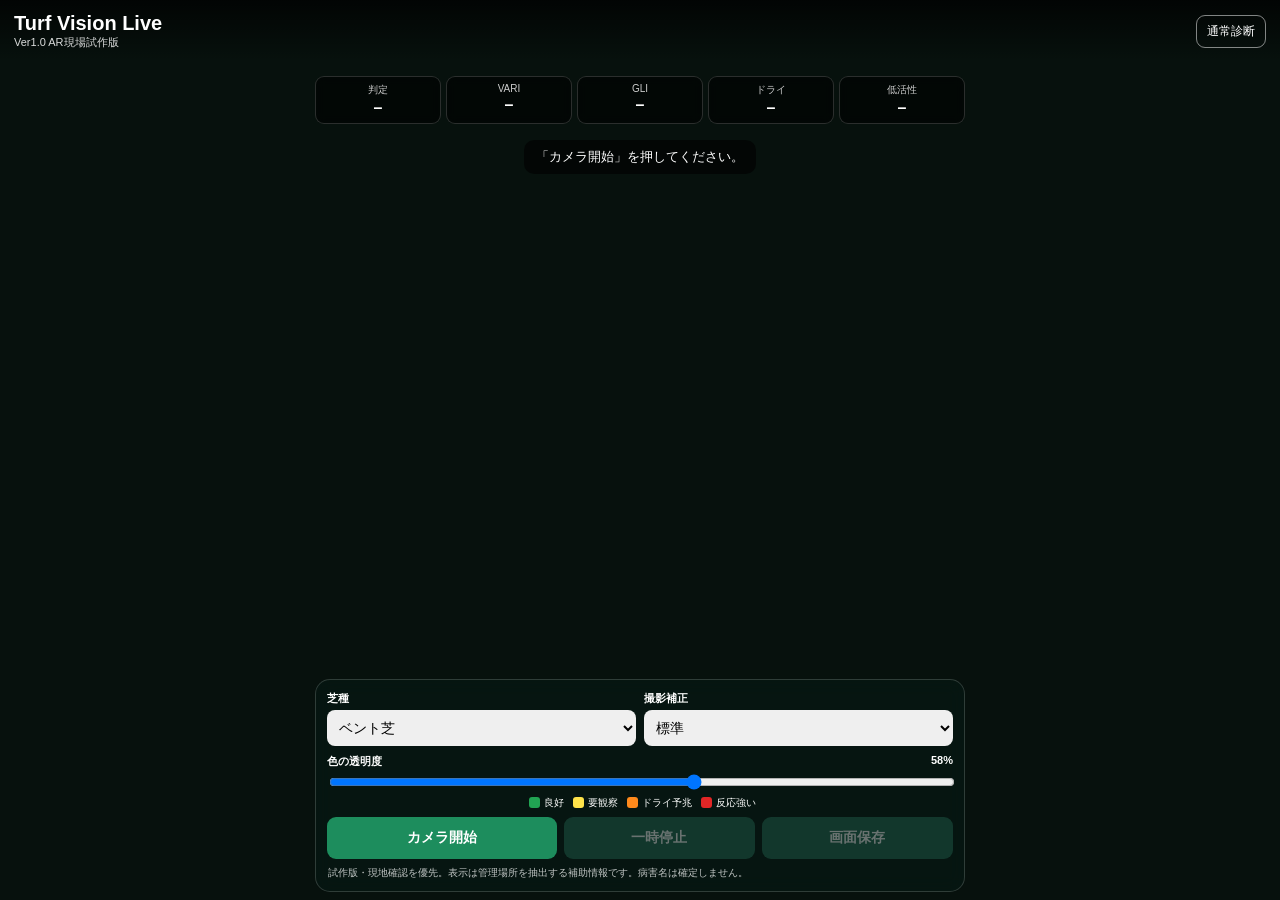
==== ar.html @ 80de9720 "Add files via upload" ====
<!doctype html>
<html lang="ja">
<head>
  <meta charset="utf-8">
  <meta name="viewport" content="width=device-width,initial-scale=1,viewport-fit=cover,user-scalable=no">
  <meta name="theme-color" content="#102d24">
  <title>Turf Vision Live｜AR現場試作版</title>
  <link rel="manifest" href="manifest.json">
  <link rel="stylesheet" href="ar.css">
</head>
<body>
  <main class="stage">
    <video id="camera" playsinline muted></video>
    <canvas id="overlay"></canvas>
    <canvas id="analysisCanvas" width="240" height="180" hidden></canvas>

    <header class="topbar">
      <div>
        <div class="brand">Turf Vision Live</div>
        <div class="sub">Ver1.0 AR現場試作版</div>
      </div>
      <a href="index.html" class="back">通常診断</a>
    </header>

    <section class="metrics">
      <div><span>判定</span><b id="grade">–</b></div>
      <div><span>VARI</span><b id="vari">–</b></div>
      <div><span>GLI</span><b id="gli">–</b></div>
      <div><span>ドライ</span><b id="dry">–</b></div>
      <div><span>低活性</span><b id="low">–</b></div>
    </section>

    <div id="diseaseHint" class="disease-hint hidden">病害疑い：ドライ型と異なる数値パターン</div>
    <div id="message" class="message">「カメラ開始」を押してください。</div>

    <section class="panel">
      <div class="row two">
        <label>芝種
          <select id="species">
            <option>ベント芝</option>
            <option>コウライ芝</option>
            <option>ティフトン・バミューダ</option>
          </select>
        </label>
        <label>撮影補正
          <select id="lightMode">
            <option value="standard">標準</option>
            <option value="shade">日陰</option>
            <option value="sun">強い日差し</option>
          </select>
        </label>
      </div>
      <label class="opacity-label">色の透明度 <b id="opacityValue">58%</b>
        <input id="opacity" type="range" min="20" max="85" value="58">
      </label>
      <div class="legend"><i class="good"></i>良好 <i class="watch"></i>要観察 <i class="pre"></i>ドライ予兆 <i class="severe"></i>反応強い</div>
      <div class="buttons">
        <button id="startBtn">カメラ開始</button>
        <button id="pauseBtn" disabled>一時停止</button>
        <button id="saveBtn" disabled>画面保存</button>
      </div>
      <p>試作版・現地確認を優先。表示は管理場所を抽出する補助情報です。病害名は確定しません。</p>
    </section>
  </main>
  <script src="ar.js"></script>
</body>
</html>
---- ar.css ----
:root{--green:#163f32;--panel:rgba(7,23,18,.84)}
*{box-sizing:border-box}html,body{margin:0;width:100%;height:100%;overflow:hidden;background:#07110d;font-family:-apple-system,BlinkMacSystemFont,"Yu Gothic","Meiryo",sans-serif;color:white}
.stage{position:relative;width:100%;height:100%;background:#07110d}
video,#overlay{position:absolute;inset:0;width:100%;height:100%;object-fit:cover}#overlay{pointer-events:none}
.topbar{position:absolute;top:0;left:0;right:0;display:flex;justify-content:space-between;align-items:center;padding:max(12px,env(safe-area-inset-top)) 14px 11px;background:linear-gradient(180deg,rgba(0,0,0,.75),transparent);z-index:3}.brand{font-size:20px;font-weight:900}.sub{font-size:11px;opacity:.85}.back{color:white;text-decoration:none;border:1px solid rgba(255,255,255,.5);padding:7px 10px;border-radius:9px;font-size:12px}
.metrics{position:absolute;top:76px;left:10px;right:10px;display:grid;grid-template-columns:repeat(5,1fr);gap:5px;z-index:3}.metrics div{background:rgba(0,0,0,.58);backdrop-filter:blur(5px);border:1px solid rgba(255,255,255,.16);border-radius:9px;text-align:center;padding:6px 2px}.metrics span{display:block;font-size:10px;opacity:.8}.metrics b{display:block;font-size:16px;margin-top:2px}
.message,.disease-hint{position:absolute;left:50%;transform:translateX(-50%);z-index:3;border-radius:10px;padding:8px 12px;text-align:center;font-size:13px;max-width:90%}.message{top:140px;background:rgba(0,0,0,.62)}.disease-hint{top:177px;background:rgba(122,32,95,.88);font-weight:800}.hidden{display:none}
.panel{position:absolute;left:8px;right:8px;bottom:max(8px,env(safe-area-inset-bottom));z-index:4;background:var(--panel);backdrop-filter:blur(9px);border:1px solid rgba(255,255,255,.17);border-radius:15px;padding:11px}.row.two{display:grid;grid-template-columns:1fr 1fr;gap:8px}label{font-size:11px;font-weight:700}select{width:100%;margin-top:4px;height:36px;border:0;border-radius:8px;padding:0 8px;font-size:14px}.opacity-label{display:block;margin-top:8px}.opacity-label b{float:right}input[type=range]{width:100%;margin-top:5px}.legend{font-size:10px;display:flex;align-items:center;justify-content:center;gap:4px;flex-wrap:wrap;margin:4px 0 7px}.legend i{width:11px;height:11px;border-radius:3px;display:inline-block;margin-left:5px}.good{background:#21a453}.watch{background:#ffe34a}.pre{background:#ff8a1c}.severe{background:#e12626}.buttons{display:grid;grid-template-columns:1.2fr 1fr 1fr;gap:7px}.buttons button{min-height:42px;border:0;border-radius:9px;background:#276c56;color:white;font-weight:800;font-size:14px}.buttons button:first-child{background:#1d8d5d}.buttons button:disabled{opacity:.4}.panel p{font-size:10px;line-height:1.45;margin:7px 1px 0;opacity:.75}
@media(min-width:700px){.panel{max-width:650px;left:50%;right:auto;transform:translateX(-50%);width:calc(100% - 20px)}.metrics{max-width:650px;left:50%;right:auto;transform:translateX(-50%);width:calc(100% - 20px)}}
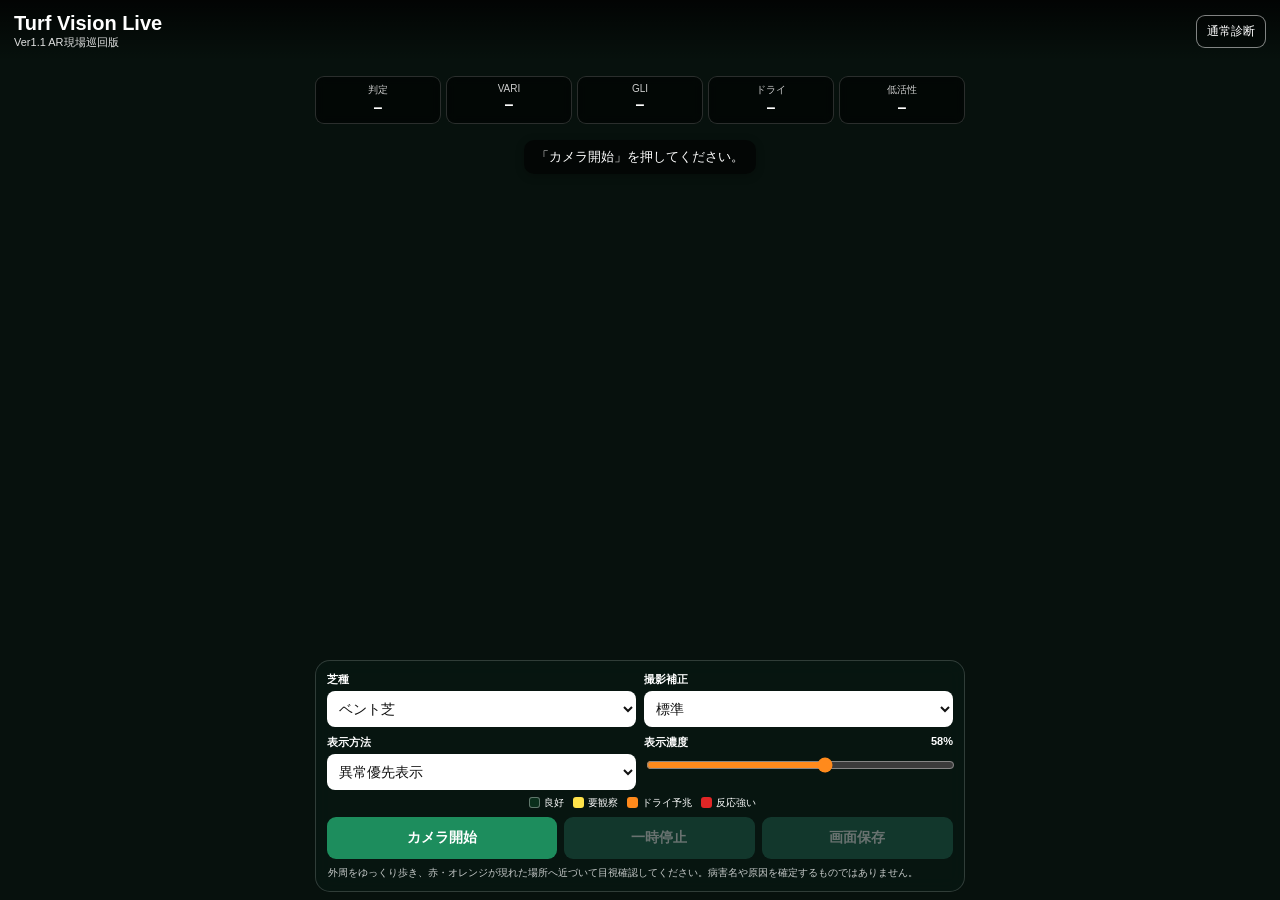
==== commit 8622d8f0: "Add files via upload" ====
--- a/ar.html
+++ b/ar.html
@@ -4,9 +4,9 @@
   <meta charset="utf-8">
   <meta name="viewport" content="width=device-width,initial-scale=1,viewport-fit=cover,user-scalable=no">
   <meta name="theme-color" content="#102d24">
-  <title>Turf Vision Live｜AR現場試作版</title>
+  <title>Turf Vision Live｜AR現場巡回版</title>
   <link rel="manifest" href="manifest.json">
-  <link rel="stylesheet" href="ar.css">
+  <link rel="stylesheet" href="ar.css?v=110">
 </head>
 <body>
   <main class="stage">
@@ -17,7 +17,7 @@
     <header class="topbar">
       <div>
         <div class="brand">Turf Vision Live</div>
-        <div class="sub">Ver1.0 AR現場試作版</div>
+        <div class="sub">Ver1.1 AR現場巡回版</div>
       </div>
       <a href="index.html" class="back">通常診断</a>
     </header>
@@ -30,7 +30,7 @@
       <div><span>低活性</span><b id="low">–</b></div>
     </section>
 
-    <div id="diseaseHint" class="disease-hint hidden">病害疑い：ドライ型と異なる数値パターン</div>
+    <div id="diseaseHint" class="disease-hint hidden">病害疑い：ドライ型とは異なる数値パターンです</div>
     <div id="message" class="message">「カメラ開始」を押してください。</div>
 
     <section class="panel">
@@ -50,18 +50,29 @@
           </select>
         </label>
       </div>
-      <label class="opacity-label">色の透明度 <b id="opacityValue">58%</b>
-        <input id="opacity" type="range" min="20" max="85" value="58">
-      </label>
+
+      <div class="row two second-row">
+        <label>表示方法
+          <select id="displayMode">
+            <option value="alert">異常優先表示</option>
+            <option value="redOnly">赤・オレンジのみ</option>
+            <option value="all">全体表示</option>
+          </select>
+        </label>
+        <label class="opacity-label">表示濃度 <b id="opacityValue">58%</b>
+          <input id="opacity" type="range" min="20" max="85" value="58">
+        </label>
+      </div>
+
       <div class="legend"><i class="good"></i>良好 <i class="watch"></i>要観察 <i class="pre"></i>ドライ予兆 <i class="severe"></i>反応強い</div>
       <div class="buttons">
         <button id="startBtn">カメラ開始</button>
         <button id="pauseBtn" disabled>一時停止</button>
         <button id="saveBtn" disabled>画面保存</button>
       </div>
-      <p>試作版・現地確認を優先。表示は管理場所を抽出する補助情報です。病害名は確定しません。</p>
+      <p>外周をゆっくり歩き、赤・オレンジが現れた場所へ近づいて目視確認してください。病害名や原因を確定するものではありません。</p>
     </section>
   </main>
-  <script src="ar.js"></script>
+  <script src="ar.js?v=110"></script>
 </body>
 </html>
--- a/ar.css
+++ b/ar.css
@@ -1,9 +1,11 @@
-:root{--green:#163f32;--panel:rgba(7,23,18,.84)}
-*{box-sizing:border-box}html,body{margin:0;width:100%;height:100%;overflow:hidden;background:#07110d;font-family:-apple-system,BlinkMacSystemFont,"Yu Gothic","Meiryo",sans-serif;color:white}
+:root{--green:#163f32;--panel:rgba(7,23,18,.86)}
+*{box-sizing:border-box;-webkit-tap-highlight-color:transparent}
+html,body{margin:0;width:100%;height:100%;overflow:hidden;background:#07110d;font-family:-apple-system,BlinkMacSystemFont,"Yu Gothic","Meiryo",sans-serif;color:white}
 .stage{position:relative;width:100%;height:100%;background:#07110d}
 video,#overlay{position:absolute;inset:0;width:100%;height:100%;object-fit:cover}#overlay{pointer-events:none}
-.topbar{position:absolute;top:0;left:0;right:0;display:flex;justify-content:space-between;align-items:center;padding:max(12px,env(safe-area-inset-top)) 14px 11px;background:linear-gradient(180deg,rgba(0,0,0,.75),transparent);z-index:3}.brand{font-size:20px;font-weight:900}.sub{font-size:11px;opacity:.85}.back{color:white;text-decoration:none;border:1px solid rgba(255,255,255,.5);padding:7px 10px;border-radius:9px;font-size:12px}
+.topbar{position:absolute;top:0;left:0;right:0;display:flex;justify-content:space-between;align-items:center;padding:max(12px,env(safe-area-inset-top)) 14px 11px;background:linear-gradient(180deg,rgba(0,0,0,.78),transparent);z-index:3}.brand{font-size:20px;font-weight:900}.sub{font-size:11px;opacity:.88}.back{color:white;text-decoration:none;border:1px solid rgba(255,255,255,.5);padding:7px 10px;border-radius:9px;font-size:12px;background:rgba(0,0,0,.25)}
 .metrics{position:absolute;top:76px;left:10px;right:10px;display:grid;grid-template-columns:repeat(5,1fr);gap:5px;z-index:3}.metrics div{background:rgba(0,0,0,.58);backdrop-filter:blur(5px);border:1px solid rgba(255,255,255,.16);border-radius:9px;text-align:center;padding:6px 2px}.metrics span{display:block;font-size:10px;opacity:.8}.metrics b{display:block;font-size:16px;margin-top:2px}
-.message,.disease-hint{position:absolute;left:50%;transform:translateX(-50%);z-index:3;border-radius:10px;padding:8px 12px;text-align:center;font-size:13px;max-width:90%}.message{top:140px;background:rgba(0,0,0,.62)}.disease-hint{top:177px;background:rgba(122,32,95,.88);font-weight:800}.hidden{display:none}
-.panel{position:absolute;left:8px;right:8px;bottom:max(8px,env(safe-area-inset-bottom));z-index:4;background:var(--panel);backdrop-filter:blur(9px);border:1px solid rgba(255,255,255,.17);border-radius:15px;padding:11px}.row.two{display:grid;grid-template-columns:1fr 1fr;gap:8px}label{font-size:11px;font-weight:700}select{width:100%;margin-top:4px;height:36px;border:0;border-radius:8px;padding:0 8px;font-size:14px}.opacity-label{display:block;margin-top:8px}.opacity-label b{float:right}input[type=range]{width:100%;margin-top:5px}.legend{font-size:10px;display:flex;align-items:center;justify-content:center;gap:4px;flex-wrap:wrap;margin:4px 0 7px}.legend i{width:11px;height:11px;border-radius:3px;display:inline-block;margin-left:5px}.good{background:#21a453}.watch{background:#ffe34a}.pre{background:#ff8a1c}.severe{background:#e12626}.buttons{display:grid;grid-template-columns:1.2fr 1fr 1fr;gap:7px}.buttons button{min-height:42px;border:0;border-radius:9px;background:#276c56;color:white;font-weight:800;font-size:14px}.buttons button:first-child{background:#1d8d5d}.buttons button:disabled{opacity:.4}.panel p{font-size:10px;line-height:1.45;margin:7px 1px 0;opacity:.75}
+.message,.disease-hint{position:absolute;left:50%;transform:translateX(-50%);z-index:3;border-radius:10px;padding:8px 12px;text-align:center;font-size:13px;max-width:92%;box-shadow:0 2px 8px rgba(0,0,0,.25)}.message{top:140px;background:rgba(0,0,0,.62)}.disease-hint{top:177px;background:rgba(122,32,95,.9);font-weight:800}.hidden{display:none}
+.panel{position:absolute;left:8px;right:8px;bottom:max(8px,env(safe-area-inset-bottom));z-index:4;background:var(--panel);backdrop-filter:blur(9px);border:1px solid rgba(255,255,255,.17);border-radius:15px;padding:11px}.row.two{display:grid;grid-template-columns:1fr 1fr;gap:8px}.second-row{margin-top:8px}label{font-size:11px;font-weight:700}select{width:100%;margin-top:4px;height:36px;border:0;border-radius:8px;padding:0 8px;font-size:14px;background:white;color:#111}.opacity-label{display:block}.opacity-label b{float:right}input[type=range]{width:100%;margin-top:7px;accent-color:#ff8a1c}.legend{font-size:10px;display:flex;align-items:center;justify-content:center;gap:4px;flex-wrap:wrap;margin:6px 0 7px}.legend i{width:11px;height:11px;border-radius:3px;display:inline-block;margin-left:5px}.good{background:rgba(33,164,83,.18);border:1px solid rgba(255,255,255,.35)}.watch{background:#ffe34a}.pre{background:#ff8a1c}.severe{background:#e12626}.buttons{display:grid;grid-template-columns:1.2fr 1fr 1fr;gap:7px}.buttons button{min-height:42px;border:0;border-radius:9px;background:#276c56;color:white;font-weight:800;font-size:14px}.buttons button:first-child{background:#1d8d5d}.buttons button:disabled{opacity:.4}.panel p{font-size:10px;line-height:1.45;margin:7px 1px 0;opacity:.78}
+@media(max-height:700px){.metrics{top:68px}.message{top:130px}.disease-hint{top:166px}.panel{padding:8px}.panel p{display:none}.buttons button{min-height:38px}.legend{margin:4px 0}.second-row{margin-top:5px}}
 @media(min-width:700px){.panel{max-width:650px;left:50%;right:auto;transform:translateX(-50%);width:calc(100% - 20px)}.metrics{max-width:650px;left:50%;right:auto;transform:translateX(-50%);width:calc(100% - 20px)}}
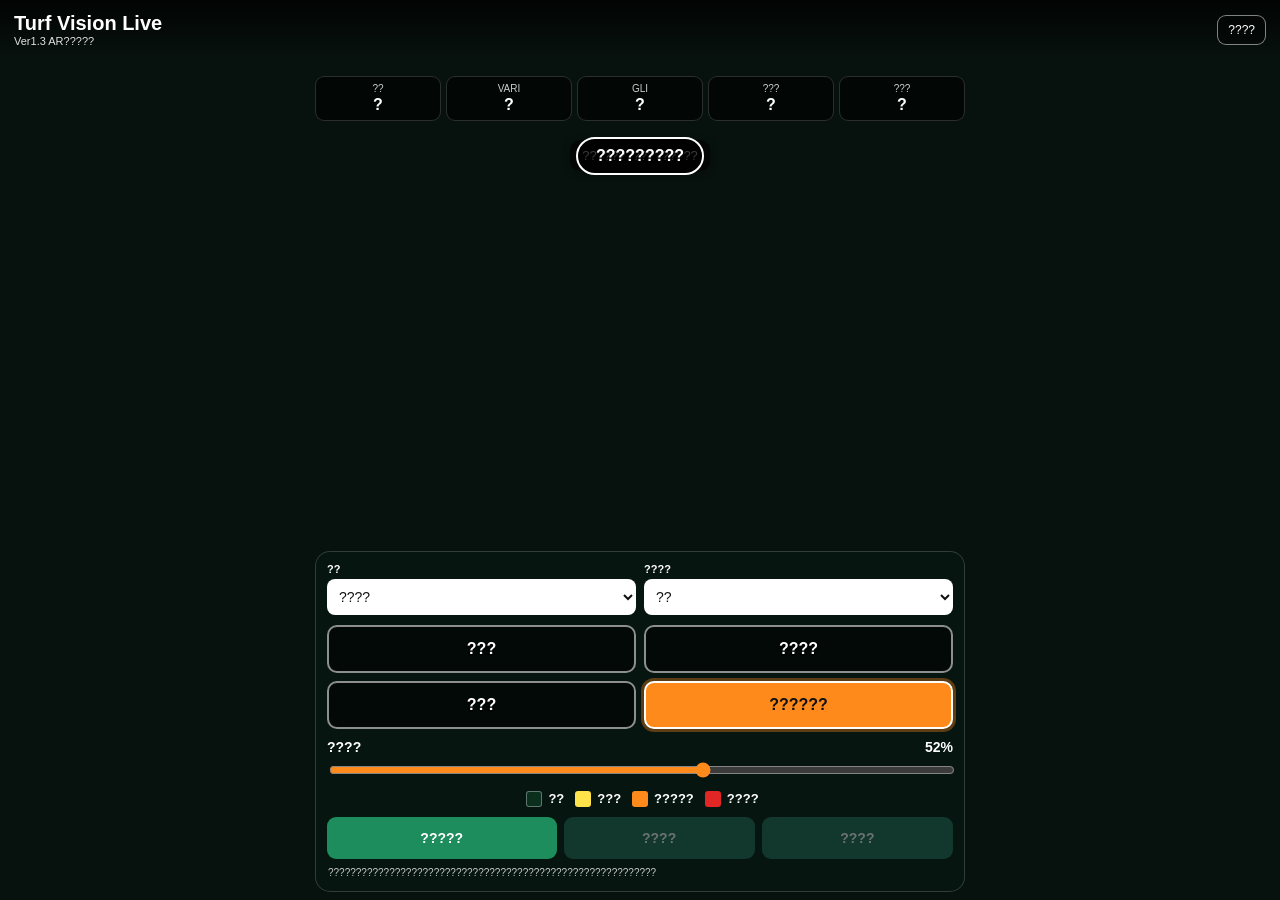
==== commit cde80433: "Improve AR display mode controls" ====
--- a/ar.html
+++ b/ar.html
@@ -4,9 +4,9 @@
   <meta charset="utf-8">
   <meta name="viewport" content="width=device-width,initial-scale=1,viewport-fit=cover,user-scalable=no">
   <meta name="theme-color" content="#102d24">
-  <title>Turf Vision Live｜AR現場巡回版</title>
+  <title>Turf Vision Live?AR?????</title>
   <link rel="manifest" href="manifest.json">
-  <link rel="stylesheet" href="ar.css?v=110">
+  <link rel="stylesheet" href="ar.css?v=130">
 </head>
 <body>
   <main class="stage">
@@ -17,62 +17,62 @@
     <header class="topbar">
       <div>
         <div class="brand">Turf Vision Live</div>
-        <div class="sub">Ver1.1 AR現場巡回版</div>
+        <div class="sub">Ver1.3 AR?????</div>
       </div>
-      <a href="index.html" class="back">通常診断</a>
+      <a href="index.html" class="back">????</a>
     </header>
 
     <section class="metrics">
-      <div><span>判定</span><b id="grade">–</b></div>
-      <div><span>VARI</span><b id="vari">–</b></div>
-      <div><span>GLI</span><b id="gli">–</b></div>
-      <div><span>ドライ</span><b id="dry">–</b></div>
-      <div><span>低活性</span><b id="low">–</b></div>
+      <div><span>??</span><b id="grade">?</b></div>
+      <div><span>VARI</span><b id="vari">?</b></div>
+      <div><span>GLI</span><b id="gli">?</b></div>
+      <div><span>???</span><b id="dry">?</b></div>
+      <div><span>???</span><b id="low">?</b></div>
     </section>
 
-    <div id="diseaseHint" class="disease-hint hidden">病害疑い：ドライ型とは異なる数値パターンです</div>
-    <div id="message" class="message">「カメラ開始」を押してください。</div>
+    <div id="currentMode" class="current-mode">?????????</div>
+    <div id="modeToast" class="mode-toast hidden" role="status" aria-live="polite"></div>
+    <div id="diseaseHint" class="disease-hint hidden">??????????????????????</div>
+    <div id="message" class="message">????????????????</div>
 
     <section class="panel">
       <div class="row two">
-        <label>芝種
+        <label>??
           <select id="species">
-            <option>ベント芝</option>
-            <option>コウライ芝</option>
-            <option>ティフトン・バミューダ</option>
+            <option>????</option>
+            <option>?????</option>
+            <option>???????????</option>
           </select>
         </label>
-        <label>撮影補正
+        <label>????
           <select id="lightMode">
-            <option value="standard">標準</option>
-            <option value="shade">日陰</option>
-            <option value="sun">強い日差し</option>
+            <option value="standard">??</option>
+            <option value="shade">??</option>
+            <option value="sun">?????</option>
           </select>
         </label>
       </div>
 
-      <div class="row two second-row">
-        <label>表示方法
-          <select id="displayMode">
-            <option value="alert">異常優先表示</option>
-            <option value="redOnly">赤・オレンジのみ</option>
-            <option value="all">全体表示</option>
-          </select>
-        </label>
-        <label class="opacity-label">表示濃度 <b id="opacityValue">58%</b>
-          <input id="opacity" type="range" min="20" max="85" value="58">
-        </label>
+      <div class="mode-switcher" role="group" aria-label="?????">
+        <button type="button" data-mode="original" aria-pressed="false">???</button>
+        <button type="button" data-mode="outline" aria-pressed="false">????</button>
+        <button type="button" data-mode="surface" aria-pressed="false">???</button>
+        <button type="button" data-mode="heatmap" class="active" aria-pressed="true">??????</button>
       </div>
+      <label class="opacity-label">???? <b id="opacityValue">52%</b>
+        <input id="opacity" type="range" min="40" max="60" value="52">
+      </label>
 
-      <div class="legend"><i class="good"></i>良好 <i class="watch"></i>要観察 <i class="pre"></i>ドライ予兆 <i class="severe"></i>反応強い</div>
+      <div class="legend" aria-label="???"><i class="good"></i>?? <i class="watch"></i>??? <i class="pre"></i>????? <i class="severe"></i>????</div>
       <div class="buttons">
-        <button id="startBtn">カメラ開始</button>
-        <button id="pauseBtn" disabled>一時停止</button>
-        <button id="saveBtn" disabled>画面保存</button>
+        <button id="startBtn">?????</button>
+        <button id="pauseBtn" disabled>????</button>
+        <button id="saveBtn" disabled>????</button>
       </div>
-      <p>外周をゆっくり歩き、赤・オレンジが現れた場所へ近づいて目視確認してください。病害名や原因を確定するものではありません。</p>
+      <p>???????????????????????????????????????????????????????????</p>
     </section>
   </main>
-  <script src="ar.js?v=110"></script>
+  <script src="ar.js?v=130"></script>
 </body>
 </html>
+
--- a/ar.css
+++ b/ar.css
@@ -9,3 +9,14 @@
 .panel{position:absolute;left:8px;right:8px;bottom:max(8px,env(safe-area-inset-bottom));z-index:4;background:var(--panel);backdrop-filter:blur(9px);border:1px solid rgba(255,255,255,.17);border-radius:15px;padding:11px}.row.two{display:grid;grid-template-columns:1fr 1fr;gap:8px}.second-row{margin-top:8px}label{font-size:11px;font-weight:700}select{width:100%;margin-top:4px;height:36px;border:0;border-radius:8px;padding:0 8px;font-size:14px;background:white;color:#111}.opacity-label{display:block}.opacity-label b{float:right}input[type=range]{width:100%;margin-top:7px;accent-color:#ff8a1c}.legend{font-size:10px;display:flex;align-items:center;justify-content:center;gap:4px;flex-wrap:wrap;margin:6px 0 7px}.legend i{width:11px;height:11px;border-radius:3px;display:inline-block;margin-left:5px}.good{background:rgba(33,164,83,.18);border:1px solid rgba(255,255,255,.35)}.watch{background:#ffe34a}.pre{background:#ff8a1c}.severe{background:#e12626}.buttons{display:grid;grid-template-columns:1.2fr 1fr 1fr;gap:7px}.buttons button{min-height:42px;border:0;border-radius:9px;background:#276c56;color:white;font-weight:800;font-size:14px}.buttons button:first-child{background:#1d8d5d}.buttons button:disabled{opacity:.4}.panel p{font-size:10px;line-height:1.45;margin:7px 1px 0;opacity:.78}
 @media(max-height:700px){.metrics{top:68px}.message{top:130px}.disease-hint{top:166px}.panel{padding:8px}.panel p{display:none}.buttons button{min-height:38px}.legend{margin:4px 0}.second-row{margin-top:5px}}
 @media(min-width:700px){.panel{max-width:650px;left:50%;right:auto;transform:translateX(-50%);width:calc(100% - 20px)}.metrics{max-width:650px;left:50%;right:auto;transform:translateX(-50%);width:calc(100% - 20px)}}
+
+.current-mode{position:absolute;top:137px;left:50%;transform:translateX(-50%);z-index:4;background:rgba(0,0,0,.78);border:2px solid #fff;border-radius:999px;padding:8px 18px;font-size:16px;font-weight:900;white-space:nowrap;text-shadow:0 1px 3px #000}
+.mode-toast{position:absolute;top:184px;left:50%;transform:translateX(-50%);z-index:6;background:#fff;color:#102d24;border:3px solid #ff8a1c;border-radius:12px;padding:12px 18px;font-size:17px;font-weight:900;box-shadow:0 4px 18px rgba(0,0,0,.48);white-space:nowrap}
+.mode-switcher{display:grid;grid-template-columns:repeat(2,1fr);gap:8px;margin-top:10px}
+.mode-switcher button{min-height:48px;border:2px solid rgba(255,255,255,.55);border-radius:10px;background:rgba(0,0,0,.55);color:#fff;font-size:16px;font-weight:900;text-shadow:0 1px 2px #000}
+.mode-switcher button.active{background:#ff8a1c;color:#111;border-color:#fff;box-shadow:0 0 0 3px rgba(255,138,28,.35);text-shadow:none}
+.opacity-label{margin-top:10px;font-size:14px}
+.legend{font-size:13px!important;font-weight:800;gap:6px!important;margin:10px 0!important}
+.legend i{width:16px!important;height:16px!important}
+@media(max-height:740px){.current-mode{top:128px;font-size:14px;padding:6px 14px}.mode-toast{top:168px}.mode-switcher{gap:6px;margin-top:6px}.mode-switcher button{min-height:42px;font-size:14px}.opacity-label{margin-top:6px}.legend{font-size:11px!important;margin:6px 0!important}}
+
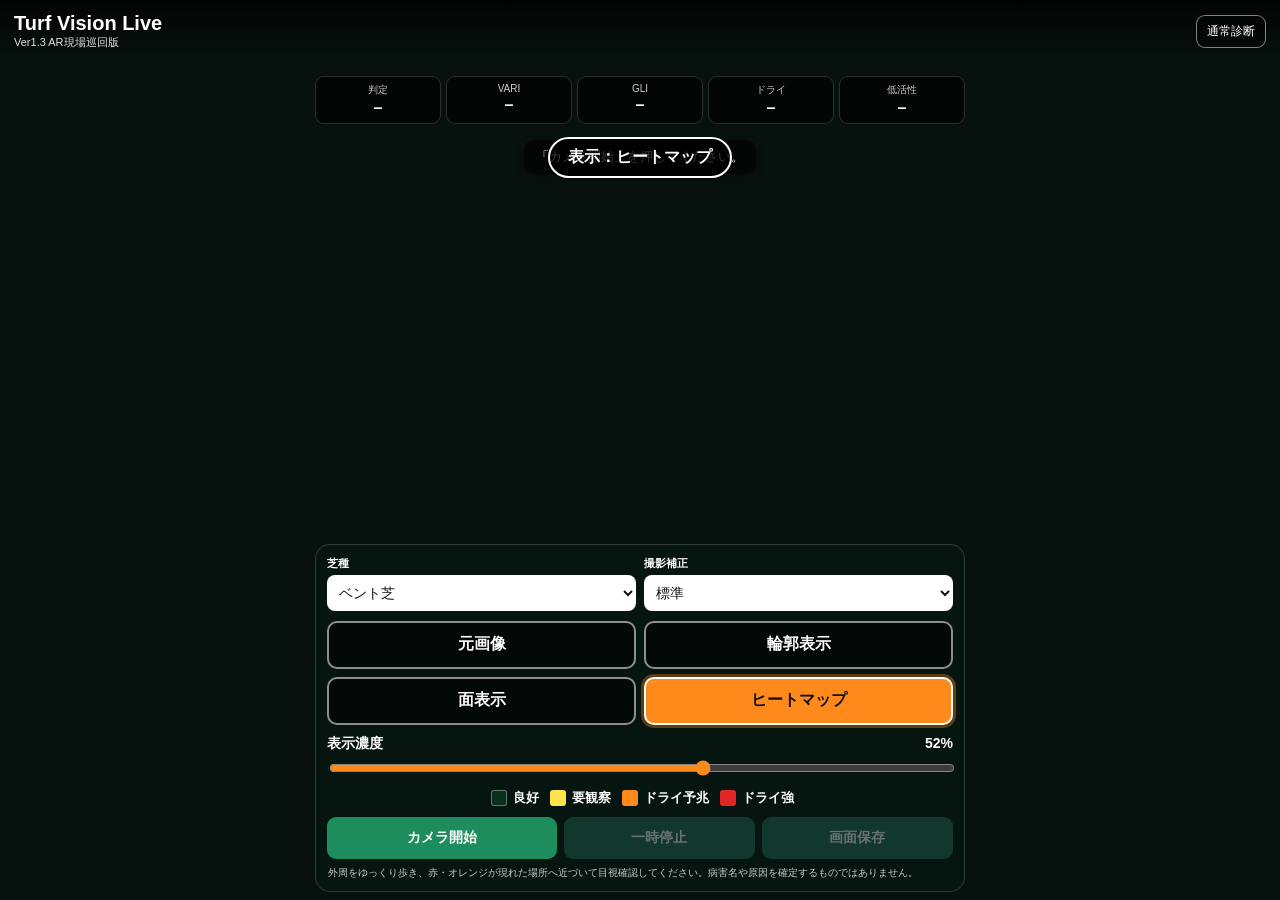
==== commit 4072fee0: "Restore UTF-8 Japanese text" ====
--- a/ar.html
+++ b/ar.html
@@ -4,7 +4,7 @@
   <meta charset="utf-8">
   <meta name="viewport" content="width=device-width,initial-scale=1,viewport-fit=cover,user-scalable=no">
   <meta name="theme-color" content="#102d24">
-  <title>Turf Vision Live?AR?????</title>
+  <title>Turf Vision Live｜AR現場巡回版</title>
   <link rel="manifest" href="manifest.json">
   <link rel="stylesheet" href="ar.css?v=130">
 </head>
@@ -17,59 +17,59 @@
     <header class="topbar">
       <div>
         <div class="brand">Turf Vision Live</div>
-        <div class="sub">Ver1.3 AR?????</div>
+        <div class="sub">Ver1.3 AR現場巡回版</div>
       </div>
-      <a href="index.html" class="back">????</a>
+      <a href="index.html" class="back">通常診断</a>
     </header>
 
     <section class="metrics">
-      <div><span>??</span><b id="grade">?</b></div>
-      <div><span>VARI</span><b id="vari">?</b></div>
-      <div><span>GLI</span><b id="gli">?</b></div>
-      <div><span>???</span><b id="dry">?</b></div>
-      <div><span>???</span><b id="low">?</b></div>
+      <div><span>判定</span><b id="grade">–</b></div>
+      <div><span>VARI</span><b id="vari">–</b></div>
+      <div><span>GLI</span><b id="gli">–</b></div>
+      <div><span>ドライ</span><b id="dry">–</b></div>
+      <div><span>低活性</span><b id="low">–</b></div>
     </section>
 
-    <div id="currentMode" class="current-mode">?????????</div>
+    <div id="currentMode" class="current-mode">表示：ヒートマップ</div>
     <div id="modeToast" class="mode-toast hidden" role="status" aria-live="polite"></div>
-    <div id="diseaseHint" class="disease-hint hidden">??????????????????????</div>
-    <div id="message" class="message">????????????????</div>
+    <div id="diseaseHint" class="disease-hint hidden">病害疑い：ドライ型とは異なる数値パターンです</div>
+    <div id="message" class="message">「カメラ開始」を押してください。</div>
 
     <section class="panel">
       <div class="row two">
-        <label>??
+        <label>芝種
           <select id="species">
-            <option>????</option>
-            <option>?????</option>
-            <option>???????????</option>
+            <option>ベント芝</option>
+            <option>コウライ芝</option>
+            <option>ティフトン・バミューダ</option>
           </select>
         </label>
-        <label>????
+        <label>撮影補正
           <select id="lightMode">
-            <option value="standard">??</option>
-            <option value="shade">??</option>
-            <option value="sun">?????</option>
+            <option value="standard">標準</option>
+            <option value="shade">日陰</option>
+            <option value="sun">強い日差し</option>
           </select>
         </label>
       </div>
 
-      <div class="mode-switcher" role="group" aria-label="?????">
-        <button type="button" data-mode="original" aria-pressed="false">???</button>
-        <button type="button" data-mode="outline" aria-pressed="false">????</button>
-        <button type="button" data-mode="surface" aria-pressed="false">???</button>
-        <button type="button" data-mode="heatmap" class="active" aria-pressed="true">??????</button>
+      <div class="mode-switcher" role="group" aria-label="表示モード">
+        <button type="button" data-mode="original" aria-pressed="false">元画像</button>
+        <button type="button" data-mode="outline" aria-pressed="false">輪郭表示</button>
+        <button type="button" data-mode="surface" aria-pressed="false">面表示</button>
+        <button type="button" data-mode="heatmap" class="active" aria-pressed="true">ヒートマップ</button>
       </div>
-      <label class="opacity-label">???? <b id="opacityValue">52%</b>
+      <label class="opacity-label">表示濃度 <b id="opacityValue">52%</b>
         <input id="opacity" type="range" min="40" max="60" value="52">
       </label>
 
-      <div class="legend" aria-label="???"><i class="good"></i>?? <i class="watch"></i>??? <i class="pre"></i>????? <i class="severe"></i>????</div>
+      <div class="legend" aria-label="色凡例"><i class="good"></i>良好 <i class="watch"></i>要観察 <i class="pre"></i>ドライ予兆 <i class="severe"></i>ドライ強</div>
       <div class="buttons">
-        <button id="startBtn">?????</button>
-        <button id="pauseBtn" disabled>????</button>
-        <button id="saveBtn" disabled>????</button>
+        <button id="startBtn">カメラ開始</button>
+        <button id="pauseBtn" disabled>一時停止</button>
+        <button id="saveBtn" disabled>画面保存</button>
       </div>
-      <p>???????????????????????????????????????????????????????????</p>
+      <p>外周をゆっくり歩き、赤・オレンジが現れた場所へ近づいて目視確認してください。病害名や原因を確定するものではありません。</p>
     </section>
   </main>
   <script src="ar.js?v=130"></script>
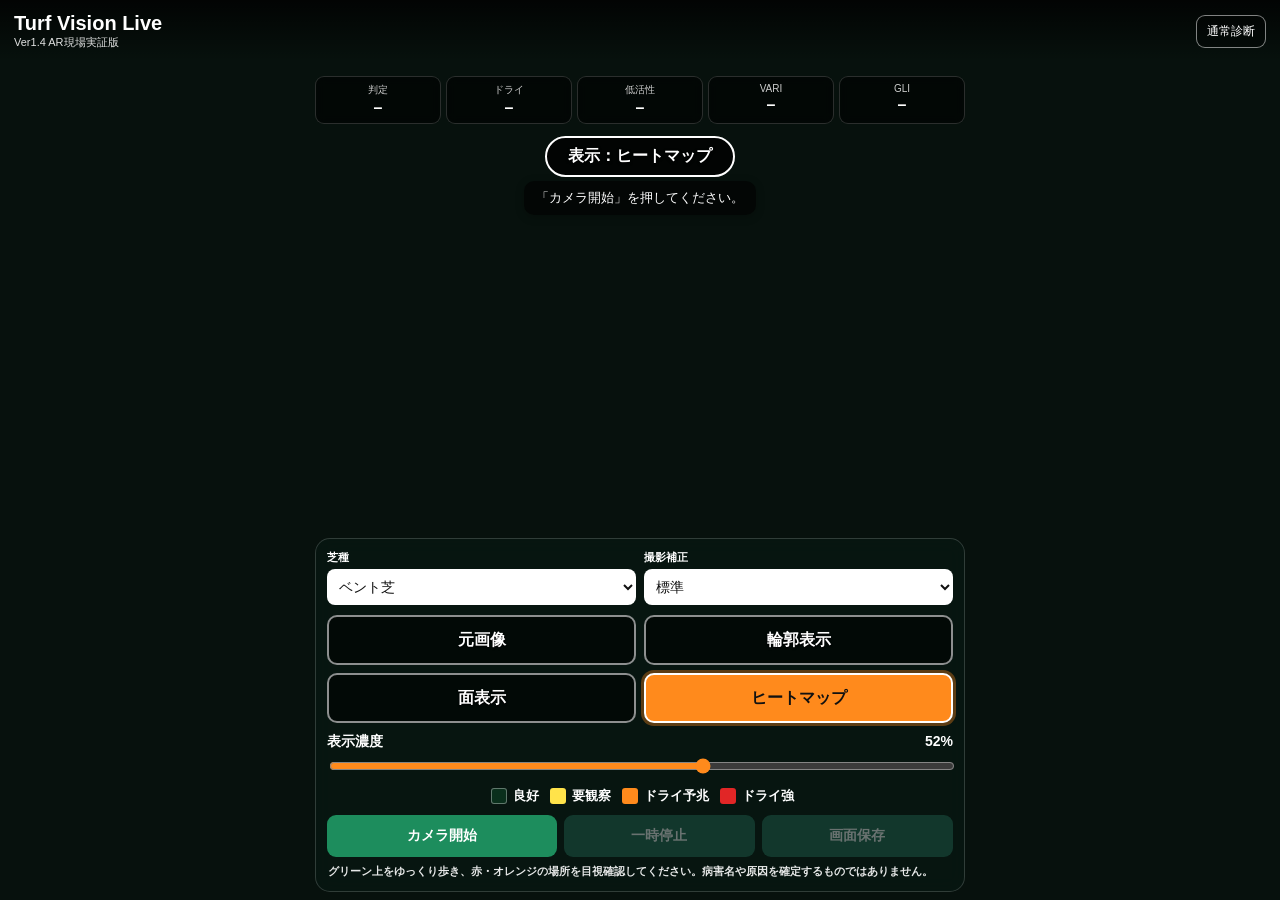
==== commit eb9f0806: "Improve AR field visibility for Ver1.4" ====
--- a/ar.html
+++ b/ar.html
@@ -6,7 +6,7 @@
   <meta name="theme-color" content="#102d24">
   <title>Turf Vision Live｜AR現場巡回版</title>
   <link rel="manifest" href="manifest.json">
-  <link rel="stylesheet" href="ar.css?v=130">
+  <link rel="stylesheet" href="ar.css?v=140">
 </head>
 <body>
   <main class="stage">
@@ -17,17 +17,17 @@
     <header class="topbar">
       <div>
         <div class="brand">Turf Vision Live</div>
-        <div class="sub">Ver1.3 AR現場巡回版</div>
+        <div class="sub">Ver1.4 AR現場実証版</div>
       </div>
       <a href="index.html" class="back">通常診断</a>
     </header>
 
     <section class="metrics">
       <div><span>判定</span><b id="grade">–</b></div>
+      <div><span>ドライ</span><b id="dry">–</b></div>
+      <div><span>低活性</span><b id="low">–</b></div>
       <div><span>VARI</span><b id="vari">–</b></div>
       <div><span>GLI</span><b id="gli">–</b></div>
-      <div><span>ドライ</span><b id="dry">–</b></div>
-      <div><span>低活性</span><b id="low">–</b></div>
     </section>
 
     <div id="currentMode" class="current-mode">表示：ヒートマップ</div>
@@ -69,10 +69,9 @@
         <button id="pauseBtn" disabled>一時停止</button>
         <button id="saveBtn" disabled>画面保存</button>
       </div>
-      <p>外周をゆっくり歩き、赤・オレンジが現れた場所へ近づいて目視確認してください。病害名や原因を確定するものではありません。</p>
+      <p>グリーン上をゆっくり歩き、赤・オレンジの場所を目視確認してください。病害名や原因を確定するものではありません。</p>
     </section>
   </main>
-  <script src="ar.js?v=130"></script>
+  <script src="ar.js?v=140"></script>
 </body>
 </html>
-
--- a/ar.css
+++ b/ar.css
@@ -20,3 +20,29 @@
 .legend i{width:16px!important;height:16px!important}
 @media(max-height:740px){.current-mode{top:128px;font-size:14px;padding:6px 14px}.mode-toast{top:168px}.mode-switcher{gap:6px;margin-top:6px}.mode-switcher button{min-height:42px;font-size:14px}.opacity-label{margin-top:6px}.legend{font-size:11px!important;margin:6px 0!important}}
 
+/* Ver1.4 現場実証版：屋外で重ならず読める表示配置 */
+.current-mode{top:136px;min-width:190px;text-align:center}
+.message{top:181px;max-width:calc(100% - 24px)}
+.disease-hint{top:224px}
+.mode-toast{top:50%;transform:translate(-50%,-50%);max-width:calc(100% - 28px);white-space:normal}
+.mode-switcher button{min-height:50px}
+.panel p{font-size:11px;font-weight:700;opacity:.9}
+
+@media(max-width:390px){
+  .metrics{left:6px;right:6px;gap:3px}
+  .metrics div{padding:6px 1px}
+  .metrics span{font-size:9px}
+  .metrics b{font-size:15px}
+  .panel{left:5px;right:5px;padding:8px}
+  .mode-switcher{gap:6px;margin-top:7px}
+  .mode-switcher button{min-height:44px;font-size:14px}
+  .legend{font-size:10px!important;gap:3px!important;margin:6px 0!important}
+}
+
+@media(max-height:740px){
+  .current-mode{top:126px}
+  .message{top:164px}
+  .disease-hint{top:202px}
+  .mode-toast{top:43%}
+  .panel p{display:none}
+}
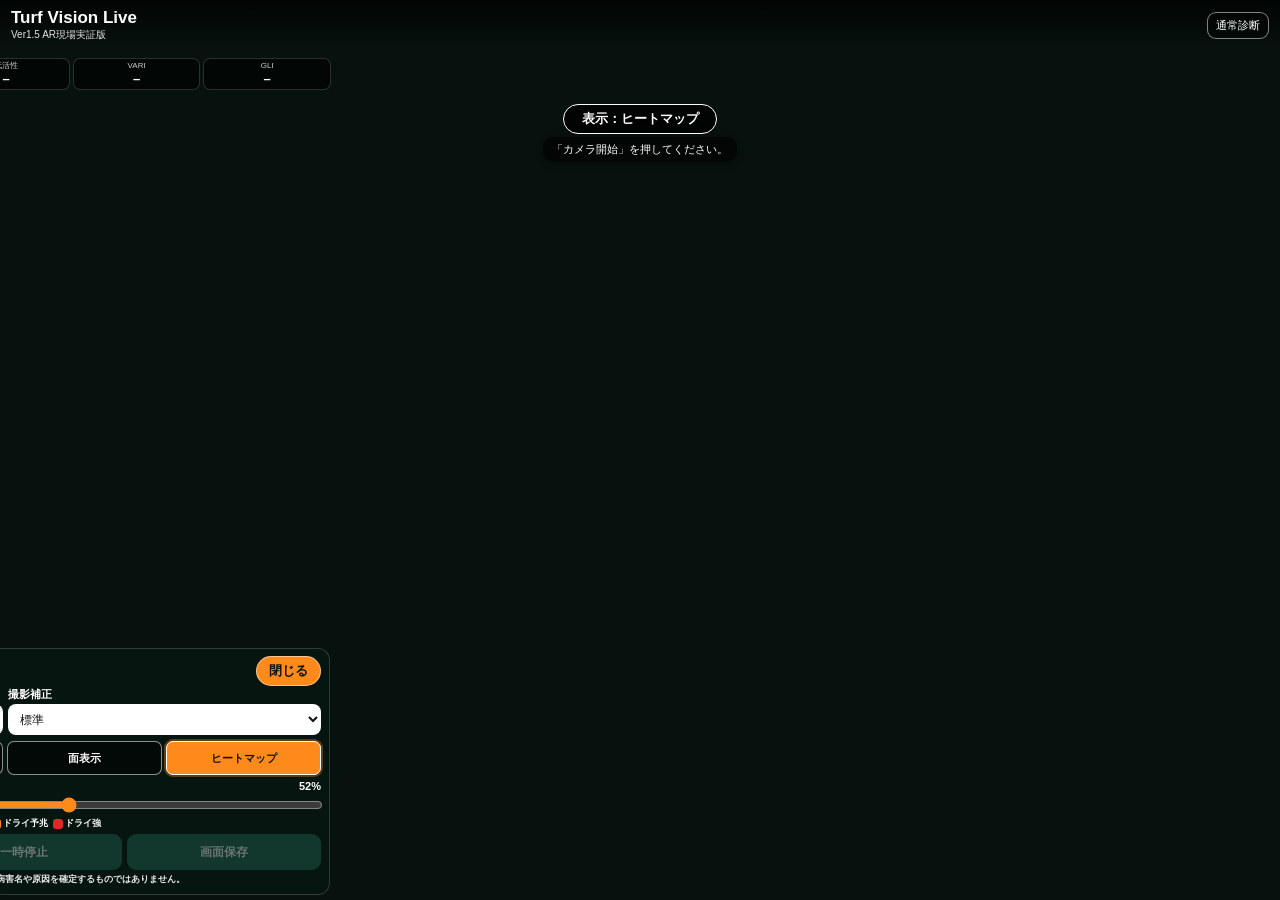
==== commit c4fd8978: "Improve AR field UI and icon for Ver1.5" ====
--- a/ar.html
+++ b/ar.html
@@ -4,9 +4,12 @@
   <meta charset="utf-8">
   <meta name="viewport" content="width=device-width,initial-scale=1,viewport-fit=cover,user-scalable=no">
   <meta name="theme-color" content="#102d24">
-  <title>Turf Vision Live｜AR現場巡回版</title>
+  <title>Turf Vision Live｜Ver1.5 AR現場実証版</title>
   <link rel="manifest" href="manifest.json">
-  <link rel="stylesheet" href="ar.css?v=140">
+  <link rel="icon" href="favicon.ico">
+  <link rel="icon" type="image/png" sizes="32x32" href="favicon-32.png">
+  <link rel="apple-touch-icon" href="apple-touch-icon.png">
+  <link rel="stylesheet" href="ar.css?v=150">
 </head>
 <body>
   <main class="stage">
@@ -17,7 +20,7 @@
     <header class="topbar">
       <div>
         <div class="brand">Turf Vision Live</div>
-        <div class="sub">Ver1.4 AR現場実証版</div>
+        <div class="sub">Ver1.5 AR現場実証版</div>
       </div>
       <a href="index.html" class="back">通常診断</a>
     </header>
@@ -35,8 +38,13 @@
     <div id="diseaseHint" class="disease-hint hidden">病害疑い：ドライ型とは異なる数値パターンです</div>
     <div id="message" class="message">「カメラ開始」を押してください。</div>
 
-    <section class="panel">
-      <div class="row two">
+    <section id="controlPanel" class="panel expanded" aria-label="操作パネル">
+      <div class="panel-handle">
+        <span>操作パネル</span>
+        <button id="panelToggle" type="button" aria-expanded="true" aria-controls="panelContent">閉じる</button>
+      </div>
+      <div id="panelContent" class="panel-content">
+       <div class="row two">
         <label>芝種
           <select id="species">
             <option>ベント芝</option>
@@ -69,9 +77,10 @@
         <button id="pauseBtn" disabled>一時停止</button>
         <button id="saveBtn" disabled>画面保存</button>
       </div>
-      <p>グリーン上をゆっくり歩き、赤・オレンジの場所を目視確認してください。病害名や原因を確定するものではありません。</p>
+        <p>グリーン上をゆっくり歩き、赤・オレンジの場所を目視確認してください。病害名や原因を確定するものではありません。</p>
+      </div>
     </section>
   </main>
-  <script src="ar.js?v=140"></script>
+  <script src="ar.js?v=150"></script>
 </body>
 </html>
--- a/ar.css
+++ b/ar.css
@@ -46,3 +46,49 @@
   .mode-toast{top:43%}
   .panel p{display:none}
 }
+
+/* Ver1.5 現場実証版：映像を常に70%以上確保するコンパクトUI */
+.topbar,.metrics,.current-mode,.message,.disease-hint,.panel{
+  transition:opacity .35s ease,transform .35s ease,background-color .35s ease
+}
+.topbar{padding:max(8px,env(safe-area-inset-top)) 11px 7px}
+.brand{font-size:17px}.sub{font-size:10px}.back{padding:5px 8px;font-size:11px}
+.metrics{top:58px;left:6px;right:6px;gap:3px}
+.metrics div{padding:3px 1px;border-radius:7px}
+.metrics span{font-size:8px;line-height:1.1}.metrics b{font-size:13px;line-height:1.1;margin-top:1px}
+.current-mode{top:104px;min-width:154px;padding:5px 12px;font-size:13px;border-width:1px}
+.message{top:137px;padding:5px 9px;font-size:11px}
+.disease-hint{top:170px;padding:5px 9px;font-size:11px}
+.panel{
+  left:5px;right:5px;bottom:max(5px,env(safe-area-inset-bottom));
+  max-height:30vh;padding:6px 8px 8px;border-radius:12px;overflow:auto;
+  overscroll-behavior:contain
+}
+.panel-handle{display:flex;align-items:center;justify-content:space-between;min-height:32px;font-size:13px;font-weight:900}
+.panel-handle button{min-height:30px;padding:4px 12px;border:1px solid rgba(255,255,255,.5);border-radius:999px;background:#ff8a1c;color:#111;font-weight:900}
+.panel-content{display:block}
+.panel.collapsed{max-height:46px;overflow:hidden;padding-bottom:6px}
+.panel.collapsed .panel-content{display:none}
+.row.two{gap:5px}select{height:31px;margin-top:2px;font-size:12px}
+.mode-switcher{grid-template-columns:repeat(4,1fr);gap:4px;margin-top:6px}
+.mode-switcher button{min-height:34px;padding:2px;font-size:11px;border-width:1px;border-radius:7px}
+.mode-switcher button.active{box-shadow:0 0 0 2px rgba(255,138,28,.35)}
+.opacity-label{margin-top:5px;font-size:11px}
+input[type=range]{margin-top:3px;height:14px}
+.legend{font-size:9px!important;gap:2px!important;margin:3px 0 4px!important}
+.legend i{width:10px!important;height:10px!important;margin-left:3px}
+.buttons{gap:5px}.buttons button{min-height:36px;font-size:12px}
+.panel p{font-size:9px;line-height:1.3;margin-top:4px}
+.stage.ui-idle .topbar,.stage.ui-idle .metrics,.stage.ui-idle .current-mode,
+.stage.ui-idle .message,.stage.ui-idle .disease-hint{opacity:.18}
+.stage.ui-idle .panel{opacity:.34}
+.stage.ui-idle .topbar,.stage.ui-idle .metrics,.stage.ui-idle .current-mode,
+.stage.ui-idle .message,.stage.ui-idle .disease-hint,.stage.ui-idle .panel{pointer-events:none}
+
+@media(min-width:700px){
+  .panel{max-width:650px;max-height:30vh}
+}
+@media(max-height:740px){
+  .metrics{top:54px}.current-mode{top:96px}.message{top:128px}.disease-hint{top:158px}
+  .panel{max-height:29vh}.panel p{display:none}
+}
